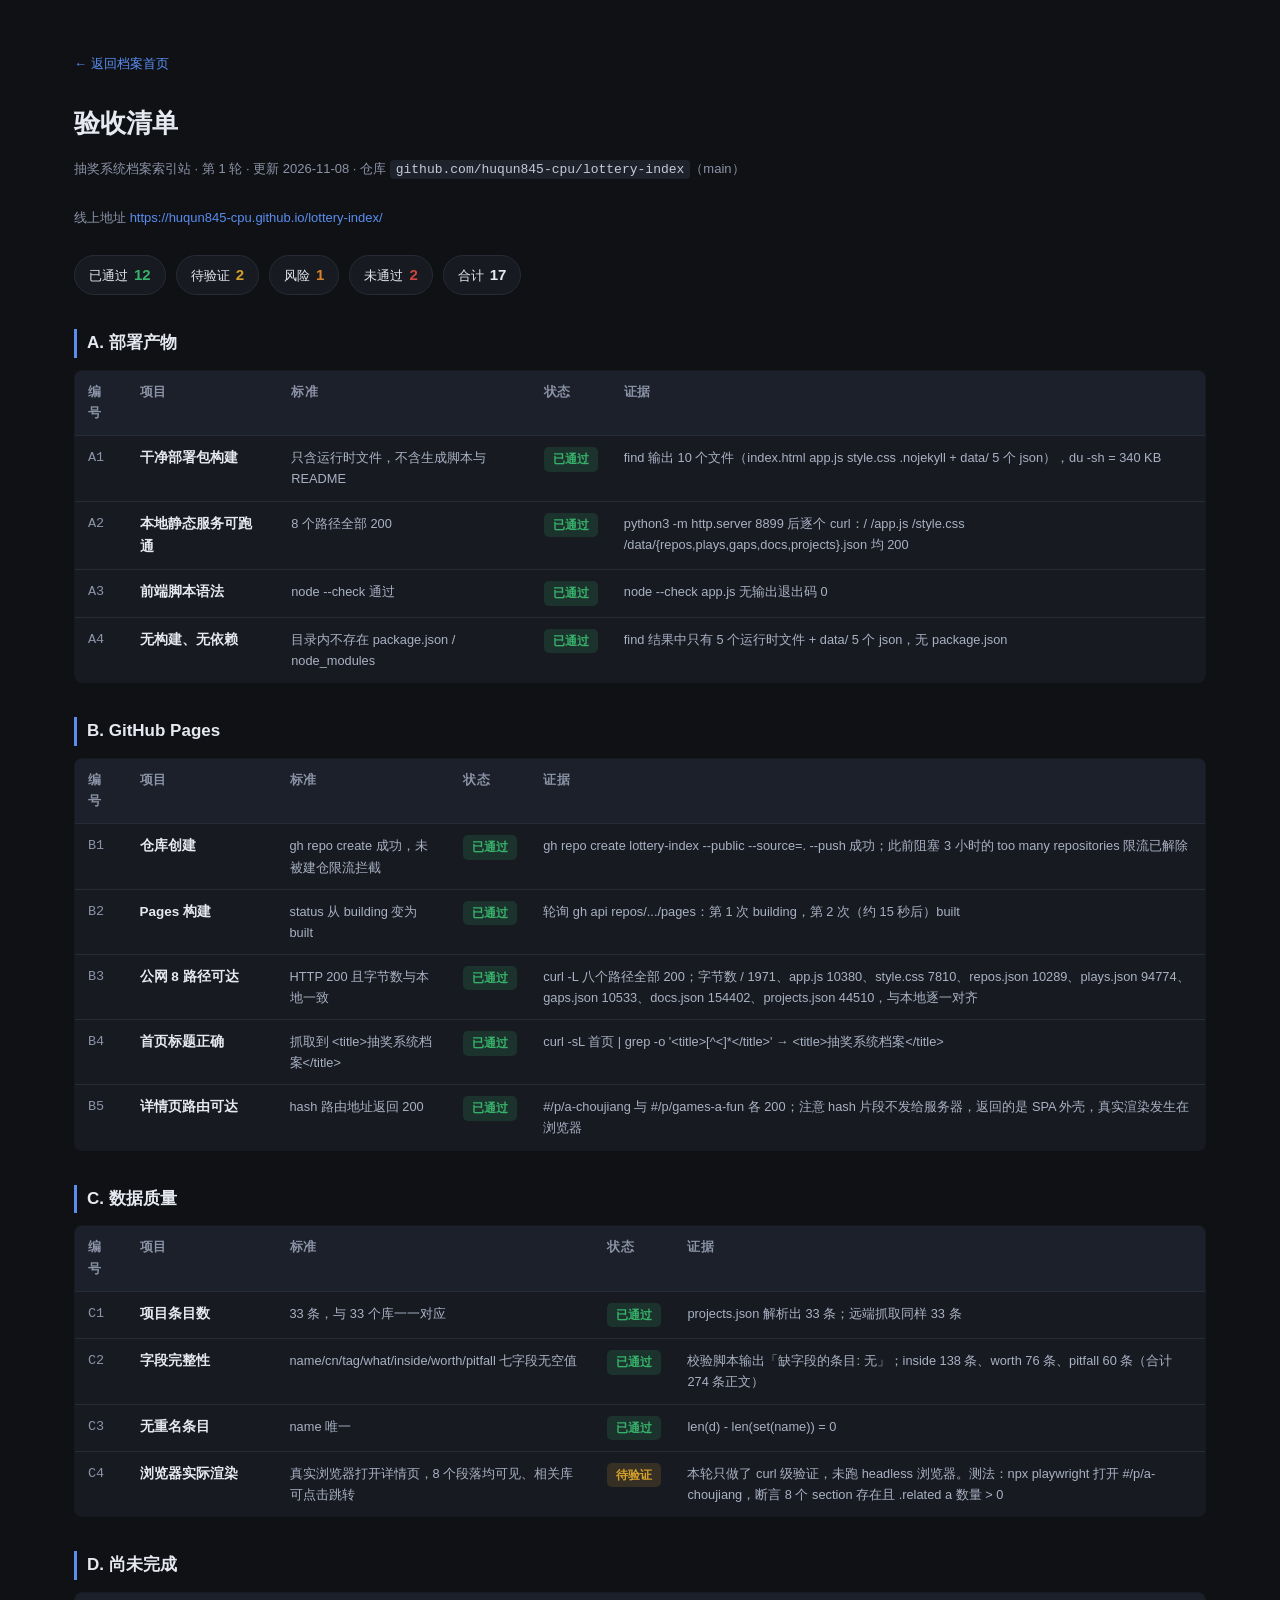
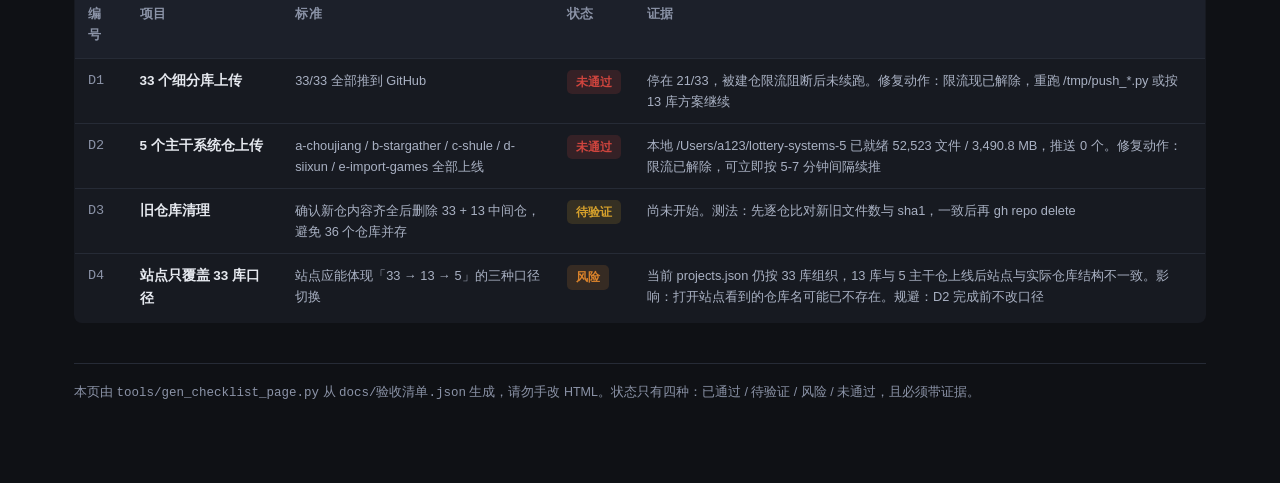
==== checklist/index.html @ d1b64b01 "新增验收清单页面与首页入口 按 AGENTS.md 的验收清单规则落地： - docs/验收清单.json 为单一数据源（17 条，四种状态，每条带证据） - tools/gen_checklist_" ====
<!DOCTYPE html>
<html lang="zh-CN">
<head>
<meta charset="utf-8">
<meta name="viewport" content="width=device-width,initial-scale=1">
<title>验收清单 · 抽奖系统档案索引站</title>
<style>
:root{--bg:#0f1115;--card:#171a21;--line:#262b36;--fg:#e6e9ef;--dim:#8b93a7;
--ok:#38b26b;--todo:#d5a02c;--risk:#d9822b;--fail:#d0453e;--acc:#5b8def}
*{box-sizing:border-box}
body{margin:0;background:var(--bg);color:var(--fg);
font:15px/1.7 -apple-system,"PingFang SC","Microsoft YaHei",sans-serif}
.wrap{max-width:1180px;margin:0 auto;padding:40px 24px 80px}
a{color:var(--acc);text-decoration:none}
a:hover{text-decoration:underline}
h1{font-size:26px;margin:0 0 6px}
.sub{color:var(--dim);font-size:13px;margin-bottom:26px}
.sub code{background:#1e222b;padding:2px 6px;border-radius:4px;color:#c3cadb}
.bar{display:flex;gap:10px;flex-wrap:wrap;margin:0 0 28px}
.pill{padding:6px 14px;border-radius:999px;font-size:13px;border:1px solid var(--line);background:var(--card)}
.pill b{font-size:15px;margin-left:6px}
.pill.ok b{color:var(--ok)}.pill.todo b{color:var(--todo)}
.pill.risk b{color:var(--risk)}.pill.fail b{color:var(--fail)}
h2{font-size:17px;margin:34px 0 12px;padding-left:10px;border-left:3px solid var(--acc)}
table{width:100%;border-collapse:collapse;background:var(--card);
border:1px solid var(--line);border-radius:8px;overflow:hidden;margin-bottom:8px}
th,td{padding:11px 13px;text-align:left;vertical-align:top;border-bottom:1px solid var(--line);
font-size:13.5px}
th{background:#1c202a;color:var(--dim);font-weight:600;font-size:12.5px;
letter-spacing:.04em}
tr:last-child td{border-bottom:none}
td.id{color:var(--dim);font-family:ui-monospace,Menlo,monospace;white-space:nowrap;width:52px}
td.item{font-weight:600;min-width:150px}
td.ev{color:#a9b1c3;font-size:12.8px;line-height:1.65}
.tag{display:inline-block;padding:2px 9px;border-radius:5px;font-size:12px;
font-weight:600;white-space:nowrap}
.tag.ok{background:rgba(56,178,107,.16);color:var(--ok)}
.tag.todo{background:rgba(213,160,44,.16);color:var(--todo)}
.tag.risk{background:rgba(217,130,43,.16);color:var(--risk)}
.tag.fail{background:rgba(208,69,62,.16);color:var(--fail)}
.foot{margin-top:40px;padding-top:18px;border-top:1px solid var(--line);
color:var(--dim);font-size:12.5px}
@media(max-width:720px){td.item{min-width:0}th:nth-child(2),td:nth-child(2){display:none}}
</style>
</head>
<body><div class=wrap>
<p class=sub><a href="../">← 返回档案首页</a></p>
<h1>验收清单</h1>
<p class=sub>抽奖系统档案索引站 · 第 1 轮 · 更新 2026-11-08 · 仓库 <code>github.com/huqun845-cpu/lottery-index</code>（main）</p>
<p class=sub>线上地址 <a href="https://huqun845-cpu.github.io/lottery-index/">https://huqun845-cpu.github.io/lottery-index/</a></p>
<div class=bar>
<div class="pill ok">已通过<b>12</b></div>
<div class="pill todo">待验证<b>2</b></div>
<div class="pill risk">风险<b>1</b></div>
<div class="pill fail">未通过<b>2</b></div>
<div class=pill>合计<b>17</b></div>
</div>
<h2>A. 部署产物</h2>
<table>
<tr><th>编号</th><th>项目</th><th>标准</th><th>状态</th><th>证据</th></tr>
<tr>
<td class=id>A1</td>
<td class=item>干净部署包构建</td>
<td class=ev>只含运行时文件，不含生成脚本与 README</td>
<td><span class="tag ok">已通过</span></td>
<td class=ev>find 输出 10 个文件（index.html app.js style.css .nojekyll + data/ 5 个 json），du -sh = 340 KB</td>
</tr>
<tr>
<td class=id>A2</td>
<td class=item>本地静态服务可跑通</td>
<td class=ev>8 个路径全部 200</td>
<td><span class="tag ok">已通过</span></td>
<td class=ev>python3 -m http.server 8899 后逐个 curl：/ /app.js /style.css /data/{repos,plays,gaps,docs,projects}.json 均 200</td>
</tr>
<tr>
<td class=id>A3</td>
<td class=item>前端脚本语法</td>
<td class=ev>node --check 通过</td>
<td><span class="tag ok">已通过</span></td>
<td class=ev>node --check app.js 无输出退出码 0</td>
</tr>
<tr>
<td class=id>A4</td>
<td class=item>无构建、无依赖</td>
<td class=ev>目录内不存在 package.json / node_modules</td>
<td><span class="tag ok">已通过</span></td>
<td class=ev>find 结果中只有 5 个运行时文件 + data/ 5 个 json，无 package.json</td>
</tr>
</table>
<h2>B. GitHub Pages</h2>
<table>
<tr><th>编号</th><th>项目</th><th>标准</th><th>状态</th><th>证据</th></tr>
<tr>
<td class=id>B1</td>
<td class=item>仓库创建</td>
<td class=ev>gh repo create 成功，未被建仓限流拦截</td>
<td><span class="tag ok">已通过</span></td>
<td class=ev>gh repo create lottery-index --public --source=. --push 成功；此前阻塞 3 小时的 too many repositories 限流已解除</td>
</tr>
<tr>
<td class=id>B2</td>
<td class=item>Pages 构建</td>
<td class=ev>status 从 building 变为 built</td>
<td><span class="tag ok">已通过</span></td>
<td class=ev>轮询 gh api repos/.../pages：第 1 次 building，第 2 次（约 15 秒后）built</td>
</tr>
<tr>
<td class=id>B3</td>
<td class=item>公网 8 路径可达</td>
<td class=ev>HTTP 200 且字节数与本地一致</td>
<td><span class="tag ok">已通过</span></td>
<td class=ev>curl -L 八个路径全部 200；字节数 / 1971、app.js 10380、style.css 7810、repos.json 10289、plays.json 94774、gaps.json 10533、docs.json 154402、projects.json 44510，与本地逐一对齐</td>
</tr>
<tr>
<td class=id>B4</td>
<td class=item>首页标题正确</td>
<td class=ev>抓取到 &lt;title&gt;抽奖系统档案&lt;/title&gt;</td>
<td><span class="tag ok">已通过</span></td>
<td class=ev>curl -sL 首页 | grep -o '&lt;title&gt;[^&lt;]*&lt;/title&gt;' → &lt;title&gt;抽奖系统档案&lt;/title&gt;</td>
</tr>
<tr>
<td class=id>B5</td>
<td class=item>详情页路由可达</td>
<td class=ev>hash 路由地址返回 200</td>
<td><span class="tag ok">已通过</span></td>
<td class=ev>#/p/a-choujiang 与 #/p/games-a-fun 各 200；注意 hash 片段不发给服务器，返回的是 SPA 外壳，真实渲染发生在浏览器</td>
</tr>
</table>
<h2>C. 数据质量</h2>
<table>
<tr><th>编号</th><th>项目</th><th>标准</th><th>状态</th><th>证据</th></tr>
<tr>
<td class=id>C1</td>
<td class=item>项目条目数</td>
<td class=ev>33 条，与 33 个库一一对应</td>
<td><span class="tag ok">已通过</span></td>
<td class=ev>projects.json 解析出 33 条；远端抓取同样 33 条</td>
</tr>
<tr>
<td class=id>C2</td>
<td class=item>字段完整性</td>
<td class=ev>name/cn/tag/what/inside/worth/pitfall 七字段无空值</td>
<td><span class="tag ok">已通过</span></td>
<td class=ev>校验脚本输出「缺字段的条目: 无」；inside 138 条、worth 76 条、pitfall 60 条（合计 274 条正文）</td>
</tr>
<tr>
<td class=id>C3</td>
<td class=item>无重名条目</td>
<td class=ev>name 唯一</td>
<td><span class="tag ok">已通过</span></td>
<td class=ev>len(d) - len(set(name)) = 0</td>
</tr>
<tr>
<td class=id>C4</td>
<td class=item>浏览器实际渲染</td>
<td class=ev>真实浏览器打开详情页，8 个段落均可见、相关库可点击跳转</td>
<td><span class="tag todo">待验证</span></td>
<td class=ev>本轮只做了 curl 级验证，未跑 headless 浏览器。测法：npx playwright 打开 #/p/a-choujiang，断言 8 个 section 存在且 .related a 数量 &gt; 0</td>
</tr>
</table>
<h2>D. 尚未完成</h2>
<table>
<tr><th>编号</th><th>项目</th><th>标准</th><th>状态</th><th>证据</th></tr>
<tr>
<td class=id>D1</td>
<td class=item>33 个细分库上传</td>
<td class=ev>33/33 全部推到 GitHub</td>
<td><span class="tag fail">未通过</span></td>
<td class=ev>停在 21/33，被建仓限流阻断后未续跑。修复动作：限流现已解除，重跑 /tmp/push_*.py 或按 13 库方案继续</td>
</tr>
<tr>
<td class=id>D2</td>
<td class=item>5 个主干系统仓上传</td>
<td class=ev>a-choujiang / b-stargather / c-shule / d-siixun / e-import-games 全部上线</td>
<td><span class="tag fail">未通过</span></td>
<td class=ev>本地 /Users/a123/lottery-systems-5 已就绪 52,523 文件 / 3,490.8 MB，推送 0 个。修复动作：限流已解除，可立即按 5-7 分钟间隔续推</td>
</tr>
<tr>
<td class=id>D3</td>
<td class=item>旧仓库清理</td>
<td class=ev>确认新仓内容齐全后删除 33 + 13 中间仓，避免 36 个仓库并存</td>
<td><span class="tag todo">待验证</span></td>
<td class=ev>尚未开始。测法：先逐仓比对新旧文件数与 sha1，一致后再 gh repo delete</td>
</tr>
<tr>
<td class=id>D4</td>
<td class=item>站点只覆盖 33 库口径</td>
<td class=ev>站点应能体现「33 → 13 → 5」的三种口径切换</td>
<td><span class="tag risk">风险</span></td>
<td class=ev>当前 projects.json 仍按 33 库组织，13 库与 5 主干仓上线后站点与实际仓库结构不一致。影响：打开站点看到的仓库名可能已不存在。规避：D2 完成前不改口径</td>
</tr>
</table>
<div class=foot>本页由 <code>tools/gen_checklist_page.py</code> 从 <code>docs/验收清单.json</code> 生成，请勿手改 HTML。状态只有四种：已通过 / 待验证 / 风险 / 未通过，且必须带证据。</div>
</div></body></html>
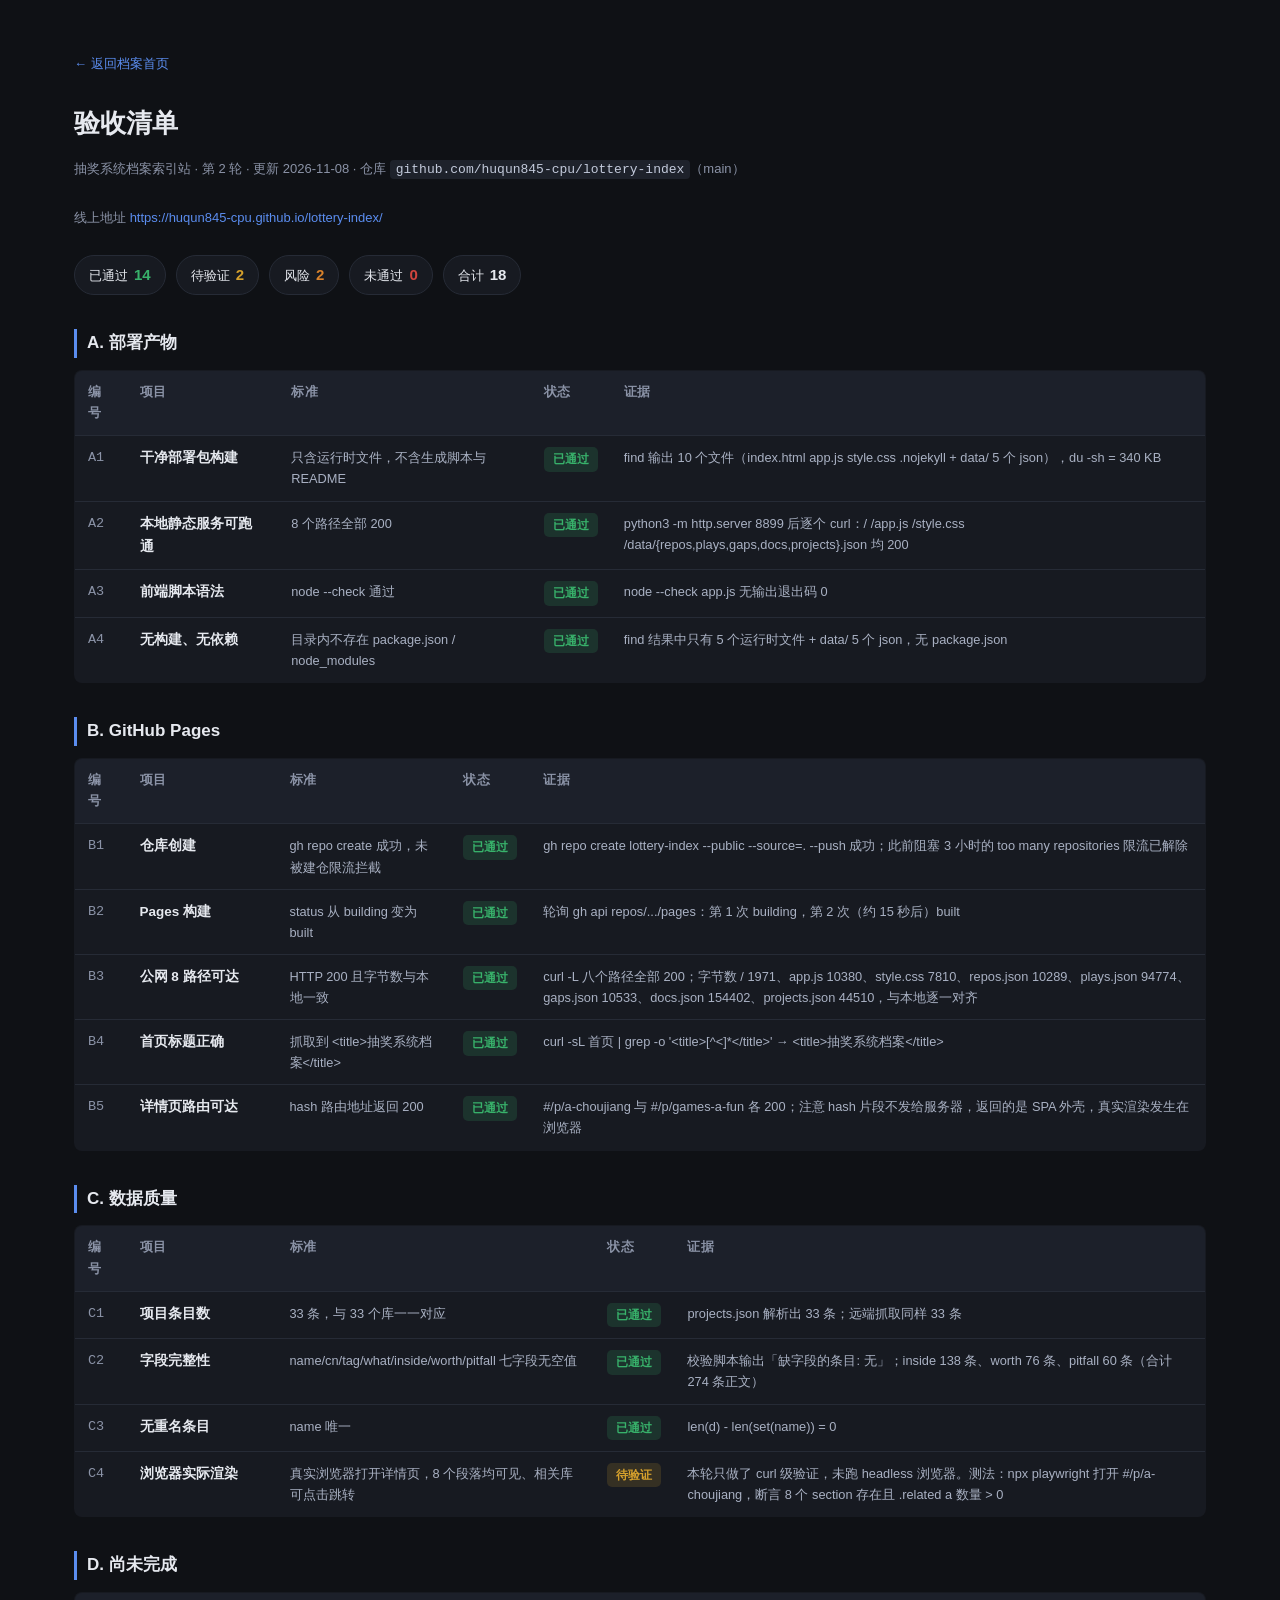
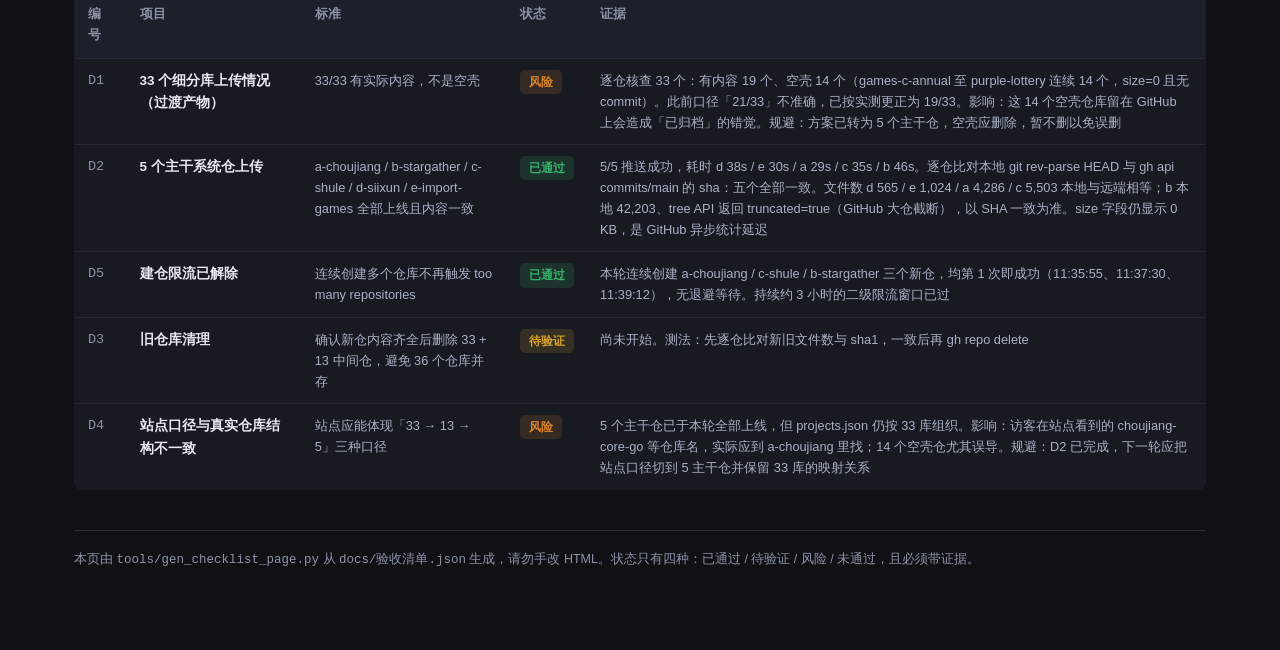
==== commit 87dd1d9a: "验收清单第 2 轮：5 主干仓推送完成，更正 33 库真实进度 - D2 5 主干仓：未通过 → 已通过，五个仓本地与远端 SHA 完全一致 - D1 33 库：口径 21/33 实测更正为 19/3" ====
--- a/checklist/index.html
+++ b/checklist/index.html
@@ -46,14 +46,14 @@
 <body><div class=wrap>
 <p class=sub><a href="../">← 返回档案首页</a></p>
 <h1>验收清单</h1>
-<p class=sub>抽奖系统档案索引站 · 第 1 轮 · 更新 2026-11-08 · 仓库 <code>github.com/huqun845-cpu/lottery-index</code>（main）</p>
+<p class=sub>抽奖系统档案索引站 · 第 2 轮 · 更新 2026-11-08 · 仓库 <code>github.com/huqun845-cpu/lottery-index</code>（main）</p>
 <p class=sub>线上地址 <a href="https://huqun845-cpu.github.io/lottery-index/">https://huqun845-cpu.github.io/lottery-index/</a></p>
 <div class=bar>
-<div class="pill ok">已通过<b>12</b></div>
+<div class="pill ok">已通过<b>14</b></div>
 <div class="pill todo">待验证<b>2</b></div>
-<div class="pill risk">风险<b>1</b></div>
-<div class="pill fail">未通过<b>2</b></div>
-<div class=pill>合计<b>17</b></div>
+<div class="pill risk">风险<b>2</b></div>
+<div class="pill fail">未通过<b>0</b></div>
+<div class=pill>合计<b>18</b></div>
 </div>
 <h2>A. 部署产物</h2>
 <table>
@@ -163,17 +163,24 @@
 <tr><th>编号</th><th>项目</th><th>标准</th><th>状态</th><th>证据</th></tr>
 <tr>
 <td class=id>D1</td>
-<td class=item>33 个细分库上传</td>
-<td class=ev>33/33 全部推到 GitHub</td>
-<td><span class="tag fail">未通过</span></td>
-<td class=ev>停在 21/33，被建仓限流阻断后未续跑。修复动作：限流现已解除，重跑 /tmp/push_*.py 或按 13 库方案继续</td>
+<td class=item>33 个细分库上传情况（过渡产物）</td>
+<td class=ev>33/33 有实际内容，不是空壳</td>
+<td><span class="tag risk">风险</span></td>
+<td class=ev>逐仓核查 33 个：有内容 19 个、空壳 14 个（games-c-annual 至 purple-lottery 连续 14 个，size=0 且无 commit）。此前口径「21/33」不准确，已按实测更正为 19/33。影响：这 14 个空壳仓库留在 GitHub 上会造成「已归档」的错觉。规避：方案已转为 5 个主干仓，空壳应删除，暂不删以免误删</td>
 </tr>
 <tr>
 <td class=id>D2</td>
 <td class=item>5 个主干系统仓上传</td>
-<td class=ev>a-choujiang / b-stargather / c-shule / d-siixun / e-import-games 全部上线</td>
-<td><span class="tag fail">未通过</span></td>
-<td class=ev>本地 /Users/a123/lottery-systems-5 已就绪 52,523 文件 / 3,490.8 MB，推送 0 个。修复动作：限流已解除，可立即按 5-7 分钟间隔续推</td>
+<td class=ev>a-choujiang / b-stargather / c-shule / d-siixun / e-import-games 全部上线且内容一致</td>
+<td><span class="tag ok">已通过</span></td>
+<td class=ev>5/5 推送成功，耗时 d 38s / e 30s / a 29s / c 35s / b 46s。逐仓比对本地 git rev-parse HEAD 与 gh api commits/main 的 sha：五个全部一致。文件数 d 565 / e 1,024 / a 4,286 / c 5,503 本地与远端相等；b 本地 42,203、tree API 返回 truncated=true（GitHub 大仓截断），以 SHA 一致为准。size 字段仍显示 0 KB，是 GitHub 异步统计延迟</td>
+</tr>
+<tr>
+<td class=id>D5</td>
+<td class=item>建仓限流已解除</td>
+<td class=ev>连续创建多个仓库不再触发 too many repositories</td>
+<td><span class="tag ok">已通过</span></td>
+<td class=ev>本轮连续创建 a-choujiang / c-shule / b-stargather 三个新仓，均第 1 次即成功（11:35:55、11:37:30、11:39:12），无退避等待。持续约 3 小时的二级限流窗口已过</td>
 </tr>
 <tr>
 <td class=id>D3</td>
@@ -184,10 +191,10 @@
 </tr>
 <tr>
 <td class=id>D4</td>
-<td class=item>站点只覆盖 33 库口径</td>
-<td class=ev>站点应能体现「33 → 13 → 5」的三种口径切换</td>
+<td class=item>站点口径与真实仓库结构不一致</td>
+<td class=ev>站点应能体现「33 → 13 → 5」三种口径</td>
 <td><span class="tag risk">风险</span></td>
-<td class=ev>当前 projects.json 仍按 33 库组织，13 库与 5 主干仓上线后站点与实际仓库结构不一致。影响：打开站点看到的仓库名可能已不存在。规避：D2 完成前不改口径</td>
+<td class=ev>5 个主干仓已于本轮全部上线，但 projects.json 仍按 33 库组织。影响：访客在站点看到的 choujiang-core-go 等仓库名，实际应到 a-choujiang 里找；14 个空壳仓尤其误导。规避：D2 已完成，下一轮应把站点口径切到 5 主干仓并保留 33 库的映射关系</td>
 </tr>
 </table>
 <div class=foot>本页由 <code>tools/gen_checklist_page.py</code> 从 <code>docs/验收清单.json</code> 生成，请勿手改 HTML。状态只有四种：已通过 / 待验证 / 风险 / 未通过，且必须带证据。</div>
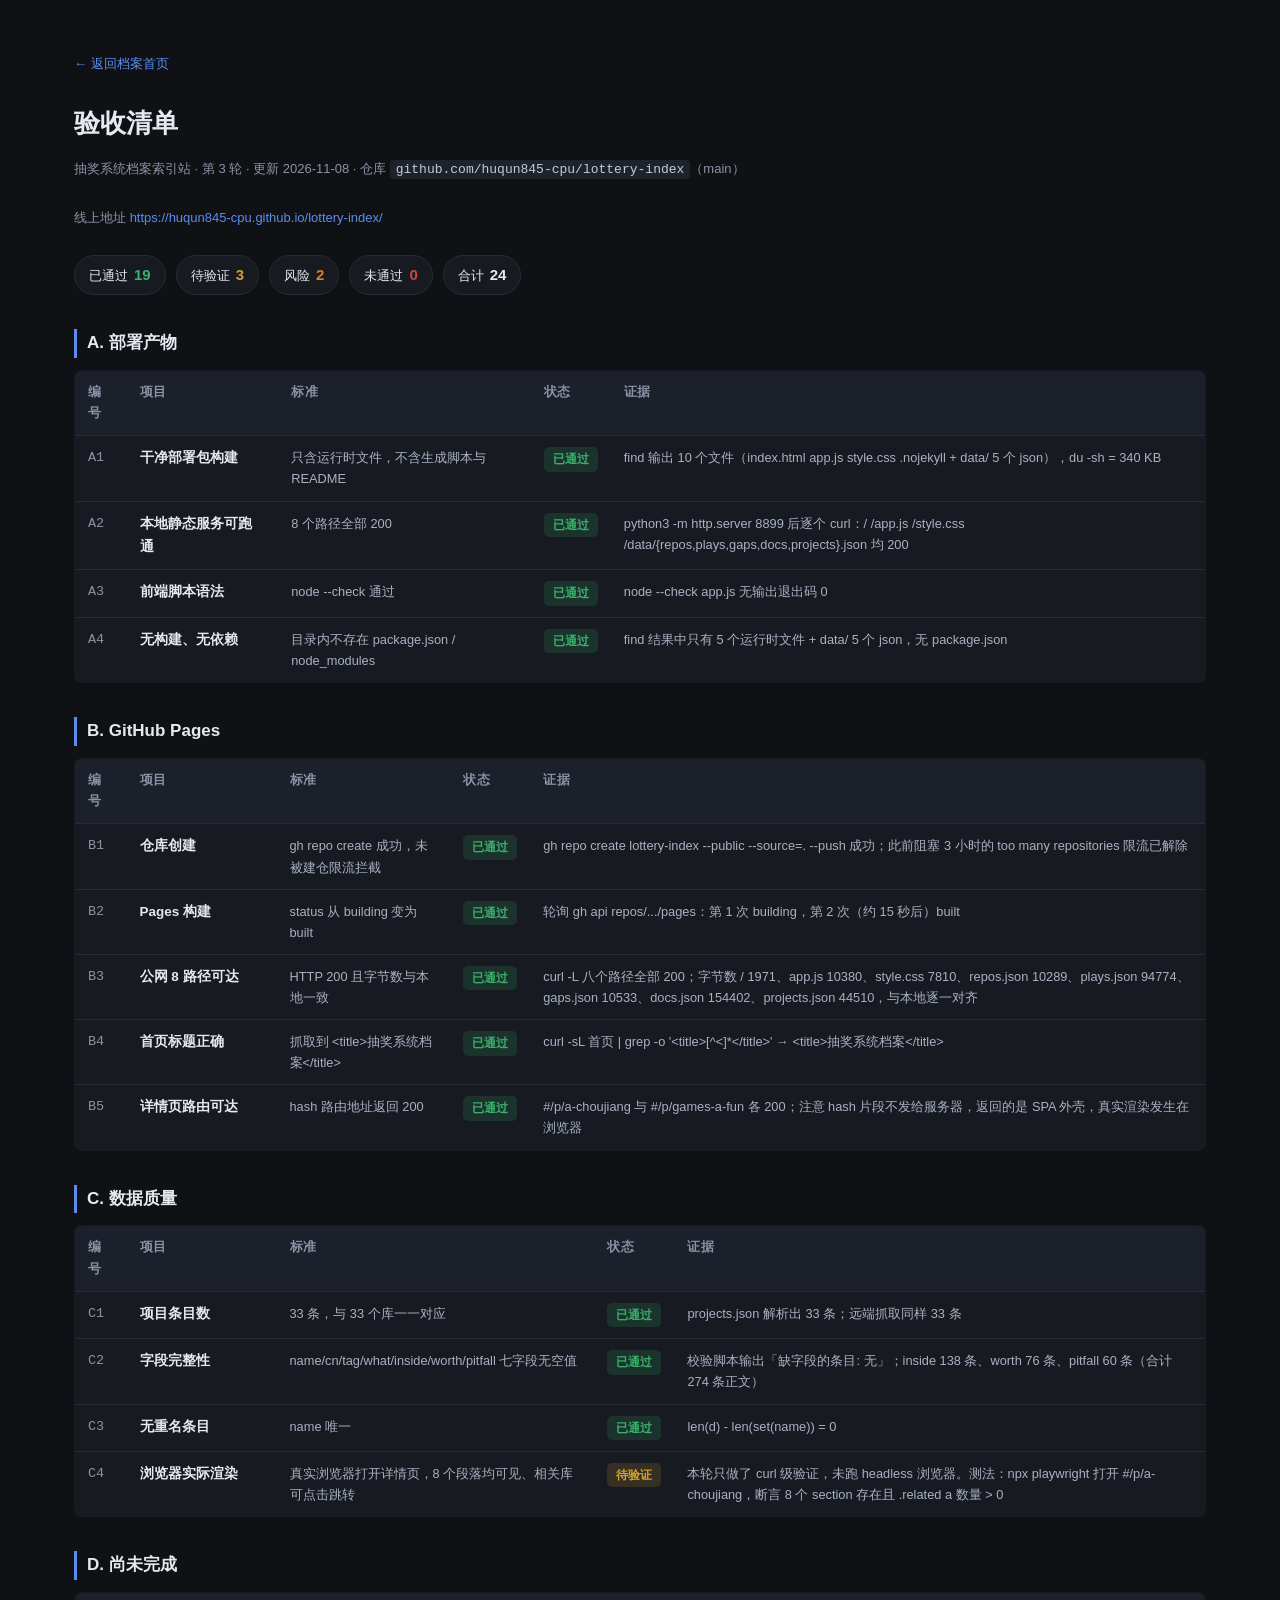
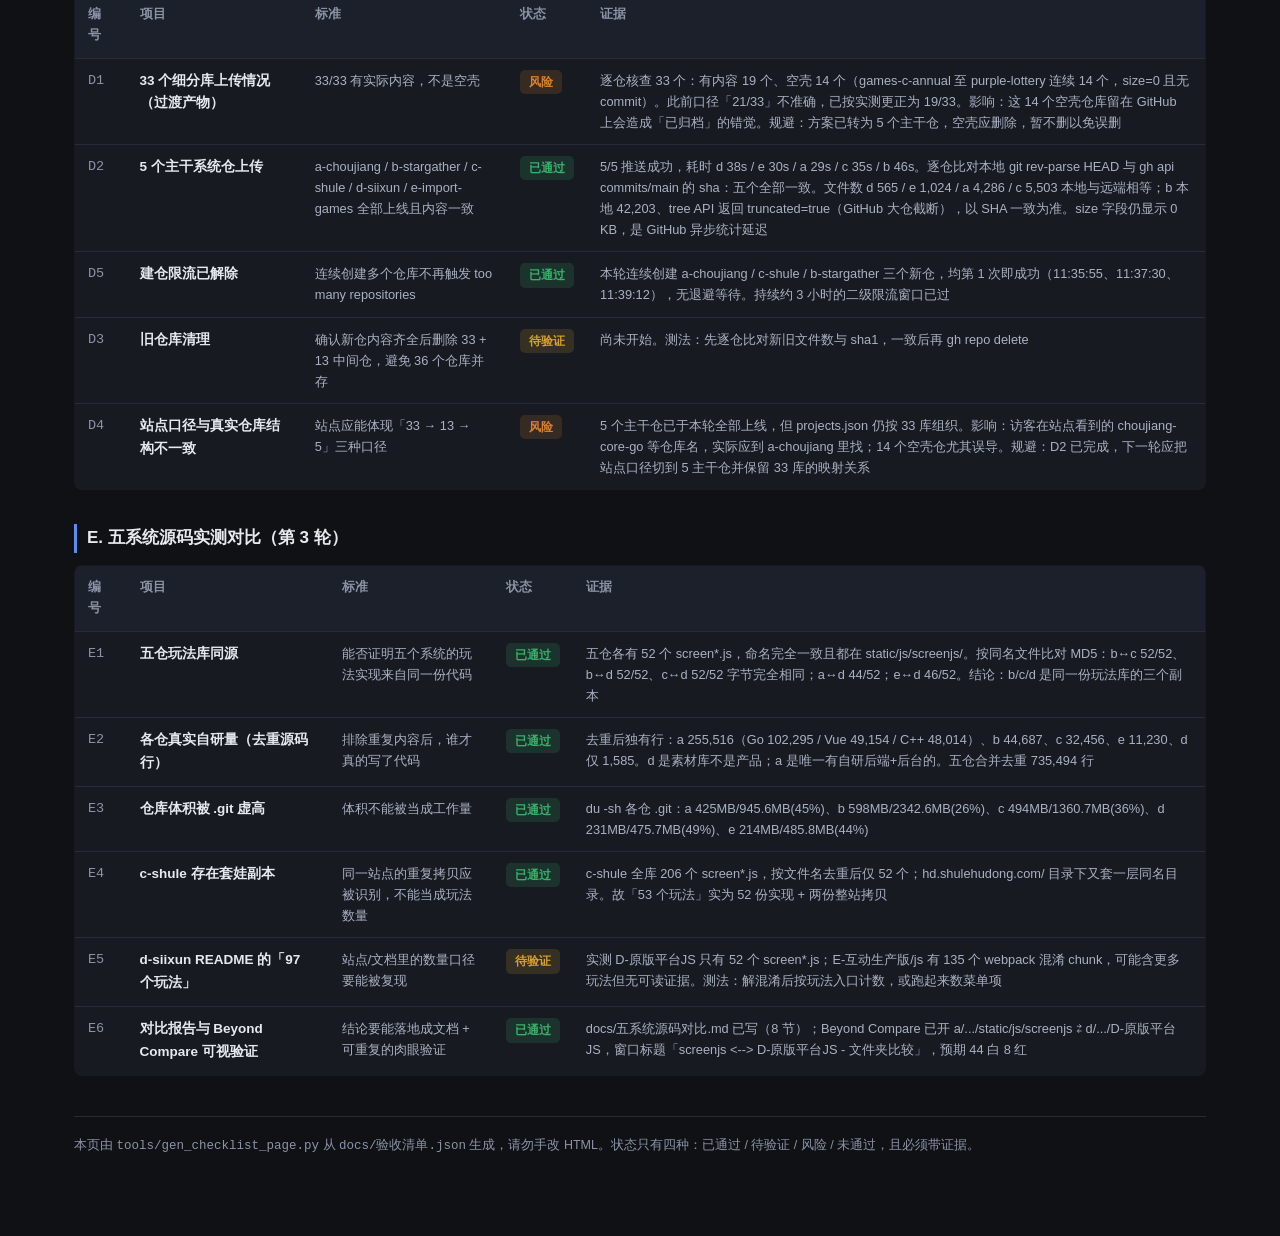
==== commit 1ee0d81d: "验收清单第 3 轮：新增五系统源码实测对比 新增 E 组 6 条：玩法库同源（b/c/d 52/52 字节相同）、各仓独有代码量、 仓库体积被 .git 虚高、c-shule 套娃副本、d 的 97 " ====
--- a/checklist/index.html
+++ b/checklist/index.html
@@ -46,14 +46,14 @@
 <body><div class=wrap>
 <p class=sub><a href="../">← 返回档案首页</a></p>
 <h1>验收清单</h1>
-<p class=sub>抽奖系统档案索引站 · 第 2 轮 · 更新 2026-11-08 · 仓库 <code>github.com/huqun845-cpu/lottery-index</code>（main）</p>
+<p class=sub>抽奖系统档案索引站 · 第 3 轮 · 更新 2026-11-08 · 仓库 <code>github.com/huqun845-cpu/lottery-index</code>（main）</p>
 <p class=sub>线上地址 <a href="https://huqun845-cpu.github.io/lottery-index/">https://huqun845-cpu.github.io/lottery-index/</a></p>
 <div class=bar>
-<div class="pill ok">已通过<b>14</b></div>
-<div class="pill todo">待验证<b>2</b></div>
+<div class="pill ok">已通过<b>19</b></div>
+<div class="pill todo">待验证<b>3</b></div>
 <div class="pill risk">风险<b>2</b></div>
 <div class="pill fail">未通过<b>0</b></div>
-<div class=pill>合计<b>18</b></div>
+<div class=pill>合计<b>24</b></div>
 </div>
 <h2>A. 部署产物</h2>
 <table>
@@ -197,5 +197,51 @@
 <td class=ev>5 个主干仓已于本轮全部上线，但 projects.json 仍按 33 库组织。影响：访客在站点看到的 choujiang-core-go 等仓库名，实际应到 a-choujiang 里找；14 个空壳仓尤其误导。规避：D2 已完成，下一轮应把站点口径切到 5 主干仓并保留 33 库的映射关系</td>
 </tr>
 </table>
+<h2>E. 五系统源码实测对比（第 3 轮）</h2>
+<table>
+<tr><th>编号</th><th>项目</th><th>标准</th><th>状态</th><th>证据</th></tr>
+<tr>
+<td class=id>E1</td>
+<td class=item>五仓玩法库同源</td>
+<td class=ev>能否证明五个系统的玩法实现来自同一份代码</td>
+<td><span class="tag ok">已通过</span></td>
+<td class=ev>五仓各有 52 个 screen*.js，命名完全一致且都在 static/js/screenjs/。按同名文件比对 MD5：b↔c 52/52、b↔d 52/52、c↔d 52/52 字节完全相同；a↔d 44/52；e↔d 46/52。结论：b/c/d 是同一份玩法库的三个副本</td>
+</tr>
+<tr>
+<td class=id>E2</td>
+<td class=item>各仓真实自研量（去重源码行）</td>
+<td class=ev>排除重复内容后，谁才真的写了代码</td>
+<td><span class="tag ok">已通过</span></td>
+<td class=ev>去重后独有行：a 255,516（Go 102,295 / Vue 49,154 / C++ 48,014）、b 44,687、c 32,456、e 11,230、d 仅 1,585。d 是素材库不是产品；a 是唯一有自研后端+后台的。五仓合并去重 735,494 行</td>
+</tr>
+<tr>
+<td class=id>E3</td>
+<td class=item>仓库体积被 .git 虚高</td>
+<td class=ev>体积不能被当成工作量</td>
+<td><span class="tag ok">已通过</span></td>
+<td class=ev>du -sh 各仓 .git：a 425MB/945.6MB(45%)、b 598MB/2342.6MB(26%)、c 494MB/1360.7MB(36%)、d 231MB/475.7MB(49%)、e 214MB/485.8MB(44%)</td>
+</tr>
+<tr>
+<td class=id>E4</td>
+<td class=item>c-shule 存在套娃副本</td>
+<td class=ev>同一站点的重复拷贝应被识别，不能当成玩法数量</td>
+<td><span class="tag ok">已通过</span></td>
+<td class=ev>c-shule 全库 206 个 screen*.js，按文件名去重后仅 52 个；hd.shulehudong.com/ 目录下又套一层同名目录。故「53 个玩法」实为 52 份实现 + 两份整站拷贝</td>
+</tr>
+<tr>
+<td class=id>E5</td>
+<td class=item>d-siixun README 的「97 个玩法」</td>
+<td class=ev>站点/文档里的数量口径要能被复现</td>
+<td><span class="tag todo">待验证</span></td>
+<td class=ev>实测 D-原版平台JS 只有 52 个 screen*.js；E-互动生产版/js 有 135 个 webpack 混淆 chunk，可能含更多玩法但无可读证据。测法：解混淆后按玩法入口计数，或跑起来数菜单项</td>
+</tr>
+<tr>
+<td class=id>E6</td>
+<td class=item>对比报告与 Beyond Compare 可视验证</td>
+<td class=ev>结论要能落地成文档 + 可重复的肉眼验证</td>
+<td><span class="tag ok">已通过</span></td>
+<td class=ev>docs/五系统源码对比.md 已写（8 节）；Beyond Compare 已开 a/.../static/js/screenjs ⇄ d/.../D-原版平台JS，窗口标题「screenjs &lt;--&gt; D-原版平台JS - 文件夹比较」，预期 44 白 8 红</td>
+</tr>
+</table>
 <div class=foot>本页由 <code>tools/gen_checklist_page.py</code> 从 <code>docs/验收清单.json</code> 生成，请勿手改 HTML。状态只有四种：已通过 / 待验证 / 风险 / 未通过，且必须带证据。</div>
 </div></body></html>
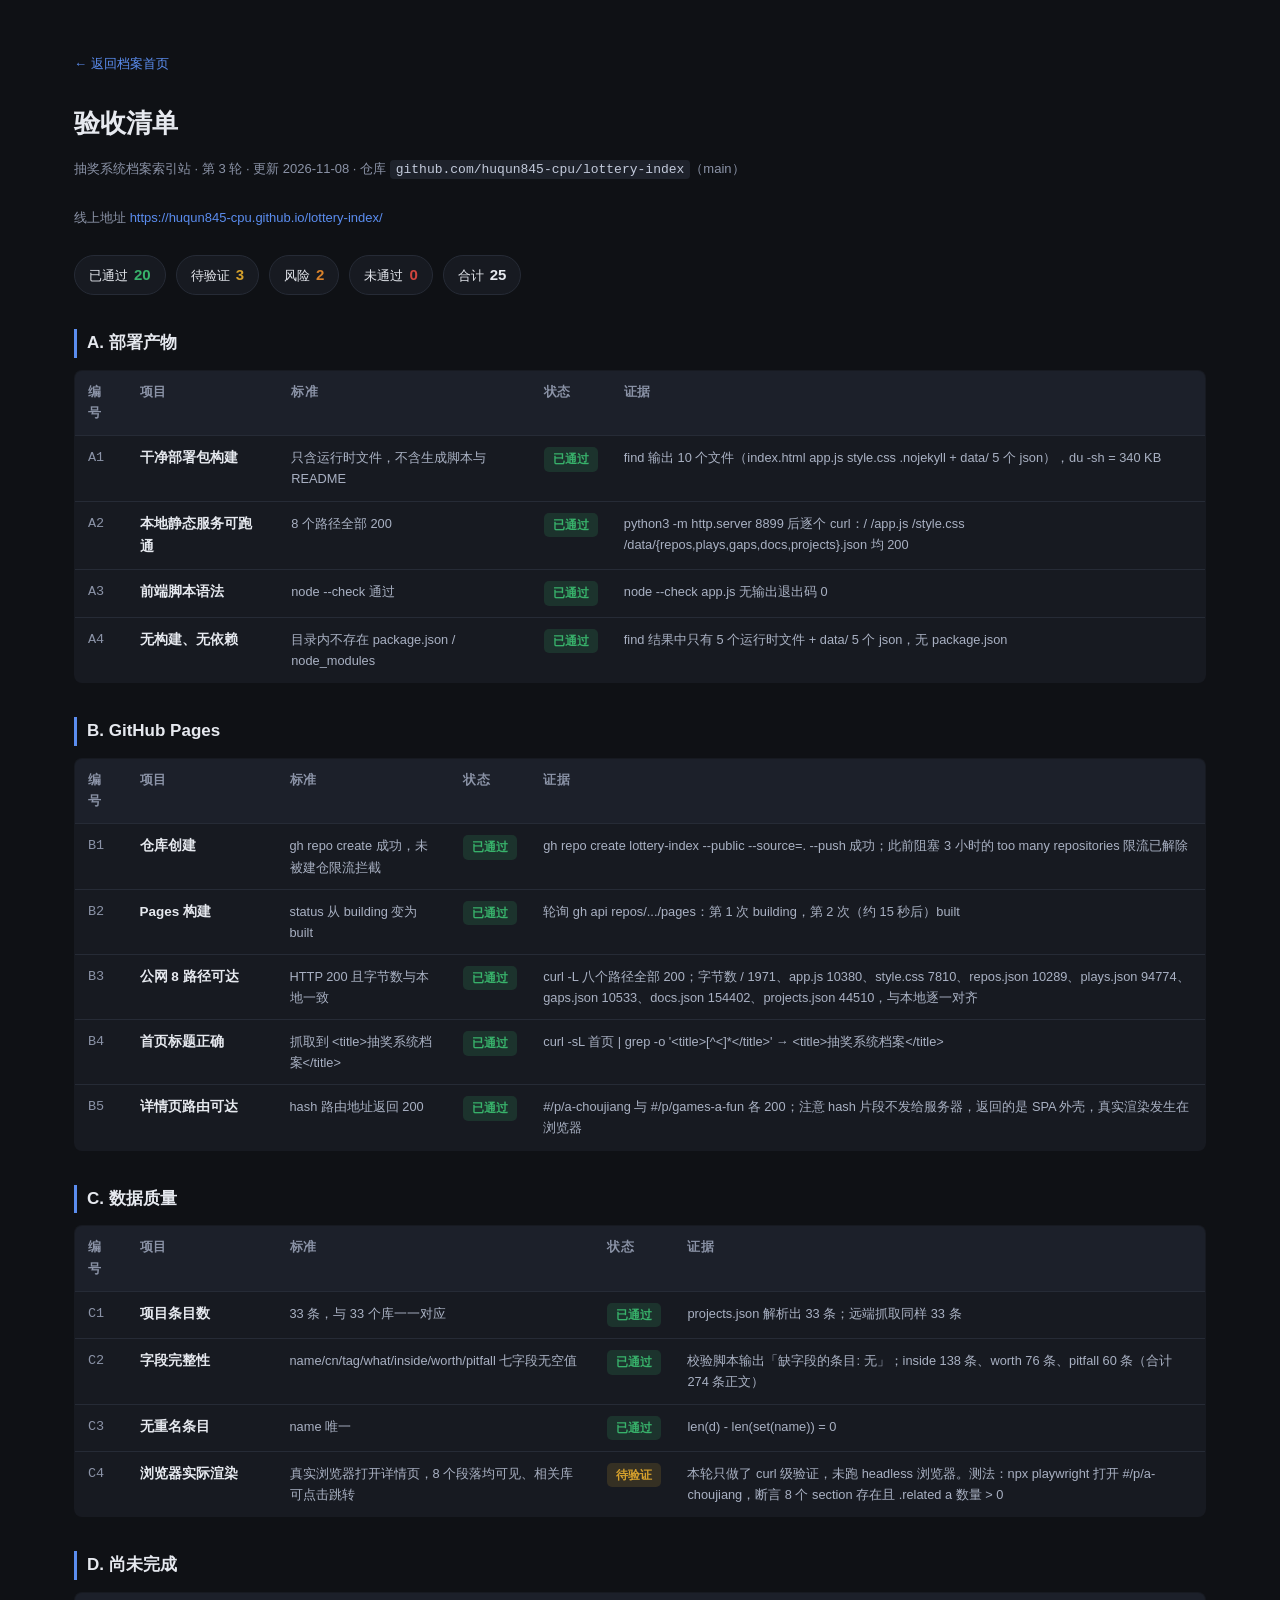
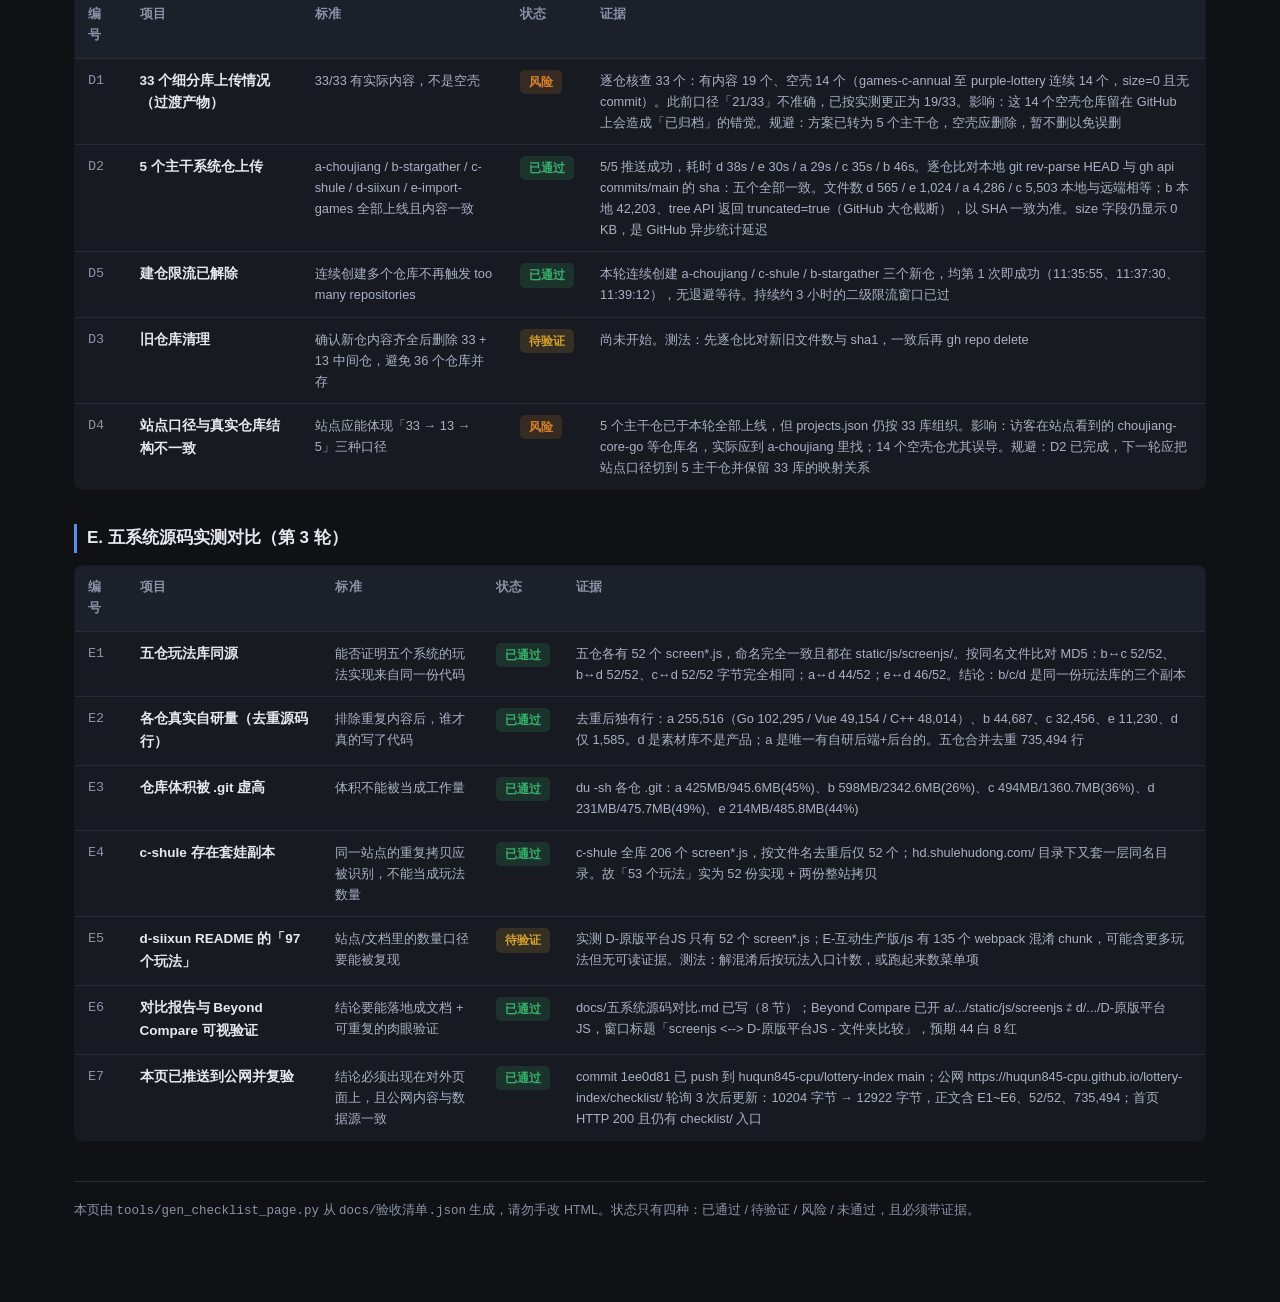
==== commit f29c9c25: "验收清单：补 E7 记录公网复验结果" ====
--- a/checklist/index.html
+++ b/checklist/index.html
@@ -49,11 +49,11 @@
 <p class=sub>抽奖系统档案索引站 · 第 3 轮 · 更新 2026-11-08 · 仓库 <code>github.com/huqun845-cpu/lottery-index</code>（main）</p>
 <p class=sub>线上地址 <a href="https://huqun845-cpu.github.io/lottery-index/">https://huqun845-cpu.github.io/lottery-index/</a></p>
 <div class=bar>
-<div class="pill ok">已通过<b>19</b></div>
+<div class="pill ok">已通过<b>20</b></div>
 <div class="pill todo">待验证<b>3</b></div>
 <div class="pill risk">风险<b>2</b></div>
 <div class="pill fail">未通过<b>0</b></div>
-<div class=pill>合计<b>24</b></div>
+<div class=pill>合计<b>25</b></div>
 </div>
 <h2>A. 部署产物</h2>
 <table>
@@ -242,6 +242,13 @@
 <td><span class="tag ok">已通过</span></td>
 <td class=ev>docs/五系统源码对比.md 已写（8 节）；Beyond Compare 已开 a/.../static/js/screenjs ⇄ d/.../D-原版平台JS，窗口标题「screenjs &lt;--&gt; D-原版平台JS - 文件夹比较」，预期 44 白 8 红</td>
 </tr>
+<tr>
+<td class=id>E7</td>
+<td class=item>本页已推送到公网并复验</td>
+<td class=ev>结论必须出现在对外页面上，且公网内容与数据源一致</td>
+<td><span class="tag ok">已通过</span></td>
+<td class=ev>commit 1ee0d81 已 push 到 huqun845-cpu/lottery-index main；公网 https://huqun845-cpu.github.io/lottery-index/checklist/ 轮询 3 次后更新：10204 字节 → 12922 字节，正文含 E1~E6、52/52、735,494；首页 HTTP 200 且仍有 checklist/ 入口</td>
+</tr>
 </table>
 <div class=foot>本页由 <code>tools/gen_checklist_page.py</code> 从 <code>docs/验收清单.json</code> 生成，请勿手改 HTML。状态只有四种：已通过 / 待验证 / 风险 / 未通过，且必须带证据。</div>
 </div></body></html>
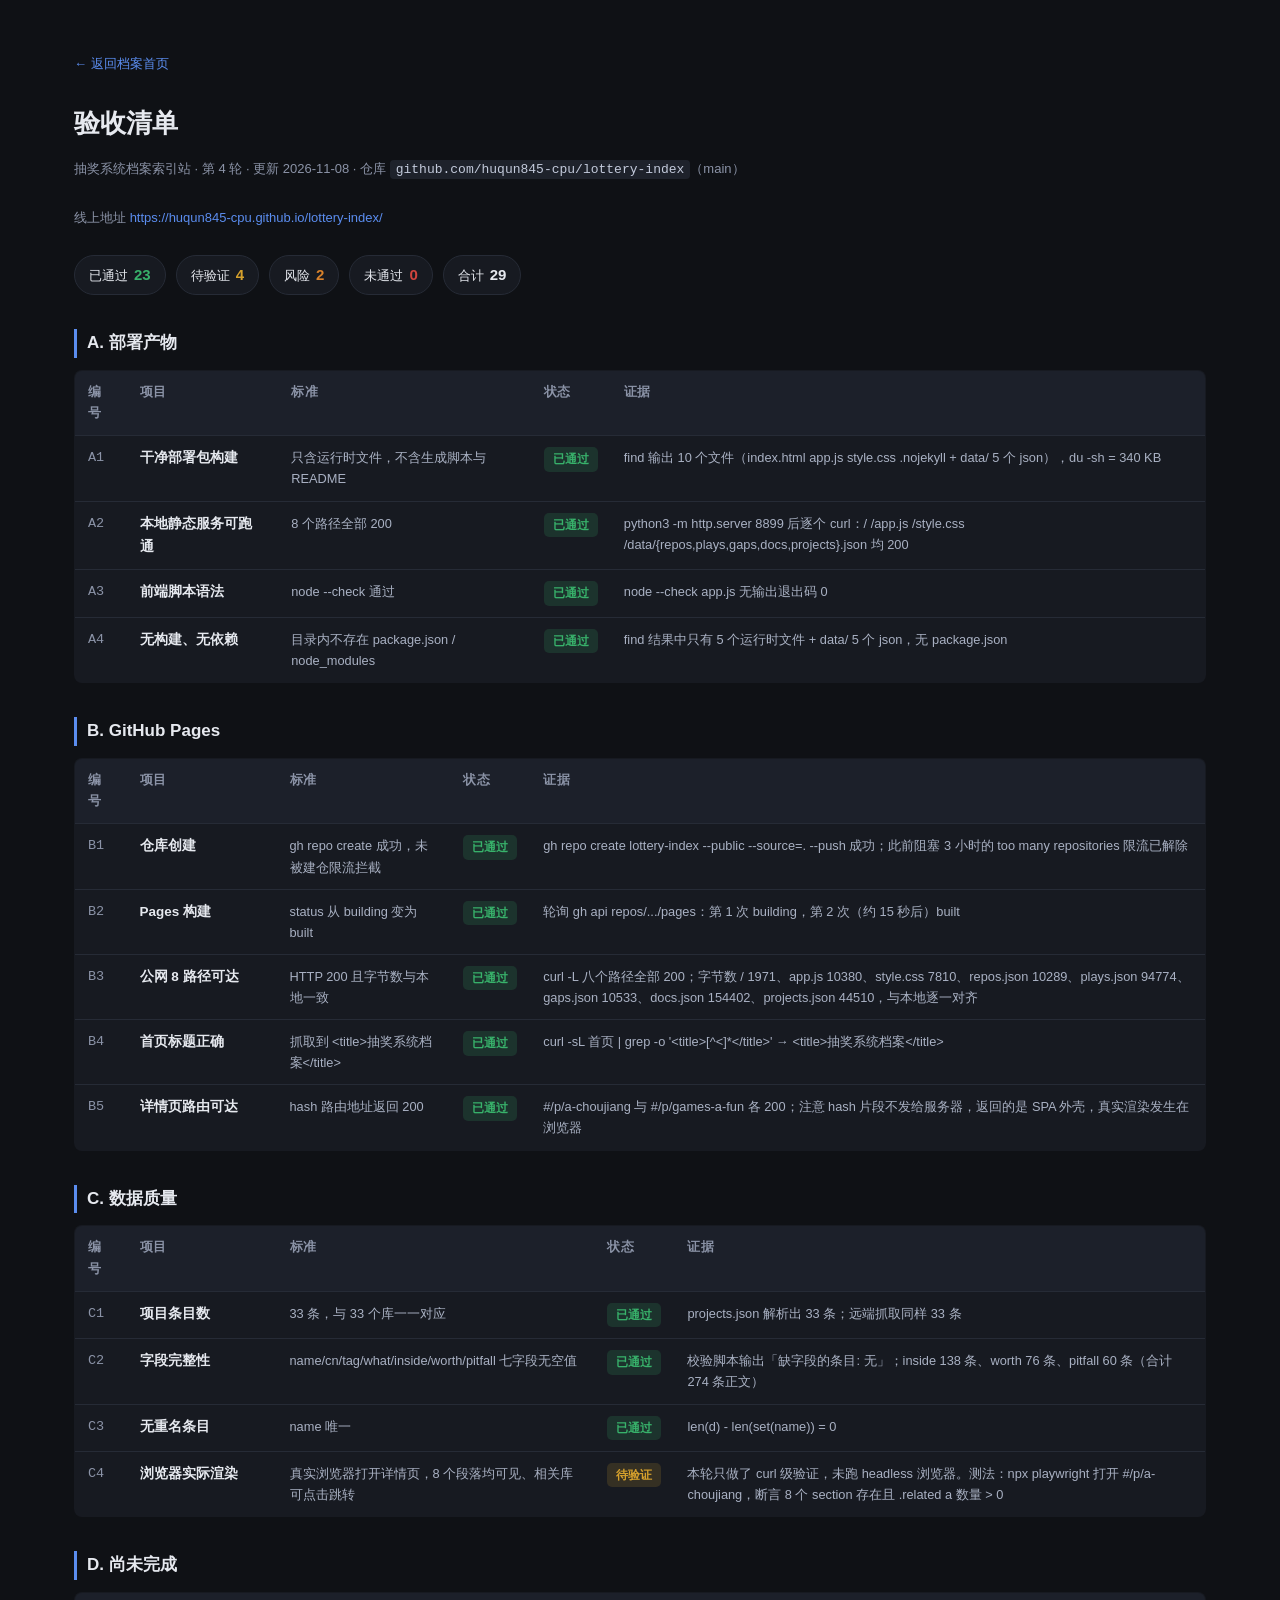
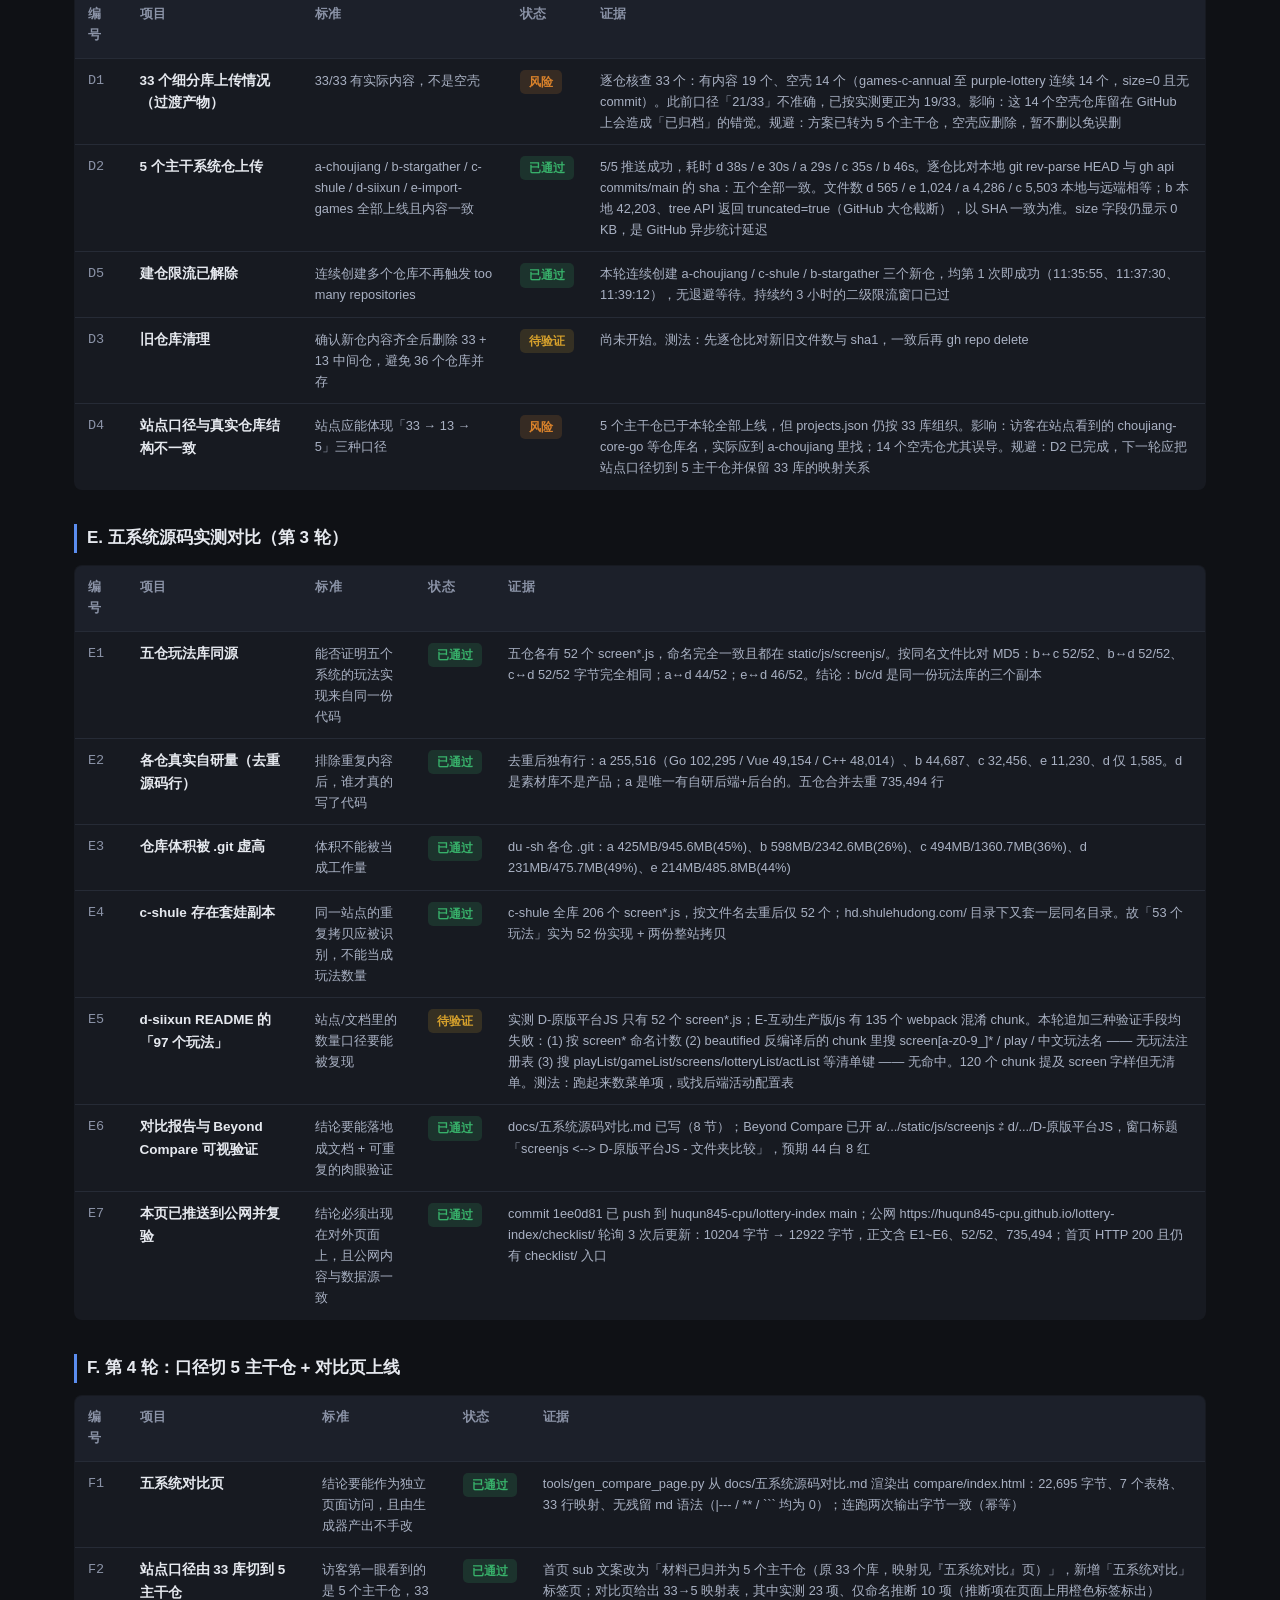
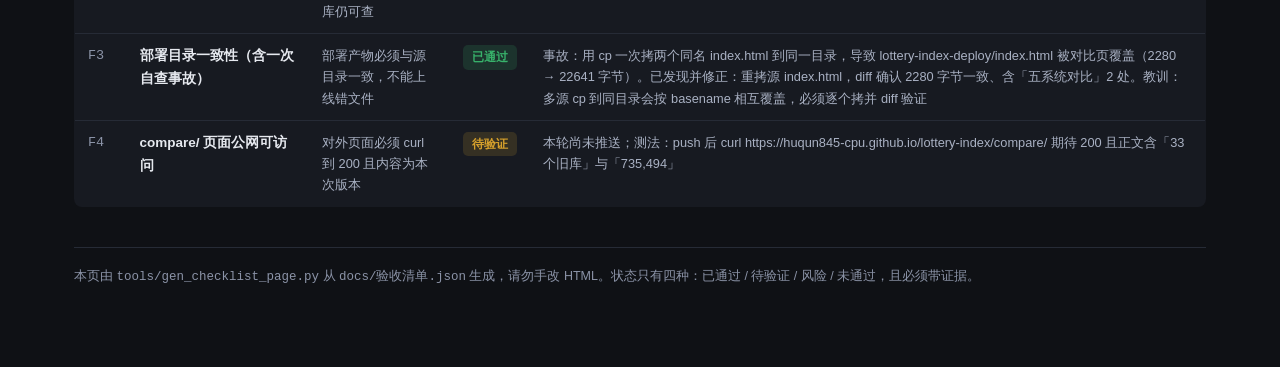
==== commit 75b0c03c: "站点口径切换到 5 个主干仓，新增五系统对比页 - 首页文案改为「已归并为 5 个主干仓」，新增「五系统对比」标签页 - 新增 compare/ 页面：5 主干仓实测总览 + 33 库→5 仓映射（实" ====
--- a/checklist/index.html
+++ b/checklist/index.html
@@ -46,14 +46,14 @@
 <body><div class=wrap>
 <p class=sub><a href="../">← 返回档案首页</a></p>
 <h1>验收清单</h1>
-<p class=sub>抽奖系统档案索引站 · 第 3 轮 · 更新 2026-11-08 · 仓库 <code>github.com/huqun845-cpu/lottery-index</code>（main）</p>
+<p class=sub>抽奖系统档案索引站 · 第 4 轮 · 更新 2026-11-08 · 仓库 <code>github.com/huqun845-cpu/lottery-index</code>（main）</p>
 <p class=sub>线上地址 <a href="https://huqun845-cpu.github.io/lottery-index/">https://huqun845-cpu.github.io/lottery-index/</a></p>
 <div class=bar>
-<div class="pill ok">已通过<b>20</b></div>
-<div class="pill todo">待验证<b>3</b></div>
+<div class="pill ok">已通过<b>23</b></div>
+<div class="pill todo">待验证<b>4</b></div>
 <div class="pill risk">风险<b>2</b></div>
 <div class="pill fail">未通过<b>0</b></div>
-<div class=pill>合计<b>25</b></div>
+<div class=pill>合计<b>29</b></div>
 </div>
 <h2>A. 部署产物</h2>
 <table>
@@ -233,7 +233,7 @@
 <td class=item>d-siixun README 的「97 个玩法」</td>
 <td class=ev>站点/文档里的数量口径要能被复现</td>
 <td><span class="tag todo">待验证</span></td>
-<td class=ev>实测 D-原版平台JS 只有 52 个 screen*.js；E-互动生产版/js 有 135 个 webpack 混淆 chunk，可能含更多玩法但无可读证据。测法：解混淆后按玩法入口计数，或跑起来数菜单项</td>
+<td class=ev>实测 D-原版平台JS 只有 52 个 screen*.js；E-互动生产版/js 有 135 个 webpack 混淆 chunk。本轮追加三种验证手段均失败：(1) 按 screen* 命名计数 (2) beautified 反编译后的 chunk 里搜 screen[a-z0-9_]* / play / 中文玩法名 —— 无玩法注册表 (3) 搜 playList/gameList/screens/lotteryList/actList 等清单键 —— 无命中。120 个 chunk 提及 screen 字样但无清单。测法：跑起来数菜单项，或找后端活动配置表</td>
 </tr>
 <tr>
 <td class=id>E6</td>
@@ -250,5 +250,37 @@
 <td class=ev>commit 1ee0d81 已 push 到 huqun845-cpu/lottery-index main；公网 https://huqun845-cpu.github.io/lottery-index/checklist/ 轮询 3 次后更新：10204 字节 → 12922 字节，正文含 E1~E6、52/52、735,494；首页 HTTP 200 且仍有 checklist/ 入口</td>
 </tr>
 </table>
+<h2>F. 第 4 轮：口径切 5 主干仓 + 对比页上线</h2>
+<table>
+<tr><th>编号</th><th>项目</th><th>标准</th><th>状态</th><th>证据</th></tr>
+<tr>
+<td class=id>F1</td>
+<td class=item>五系统对比页</td>
+<td class=ev>结论要能作为独立页面访问，且由生成器产出不手改</td>
+<td><span class="tag ok">已通过</span></td>
+<td class=ev>tools/gen_compare_page.py 从 docs/五系统源码对比.md 渲染出 compare/index.html：22,695 字节、7 个表格、33 行映射、无残留 md 语法（|--- / ** / ``` 均为 0）；连跑两次输出字节一致（幂等）</td>
+</tr>
+<tr>
+<td class=id>F2</td>
+<td class=item>站点口径由 33 库切到 5 主干仓</td>
+<td class=ev>访客第一眼看到的是 5 个主干仓，33 库仍可查</td>
+<td><span class="tag ok">已通过</span></td>
+<td class=ev>首页 sub 文案改为「材料已归并为 5 个主干仓（原 33 个库，映射见『五系统对比』页）」，新增「五系统对比」标签页；对比页给出 33→5 映射表，其中实测 23 项、仅命名推断 10 项（推断项在页面上用橙色标签标出）</td>
+</tr>
+<tr>
+<td class=id>F3</td>
+<td class=item>部署目录一致性（含一次自查事故）</td>
+<td class=ev>部署产物必须与源目录一致，不能上线错文件</td>
+<td><span class="tag ok">已通过</span></td>
+<td class=ev>事故：用 cp 一次拷两个同名 index.html 到同一目录，导致 lottery-index-deploy/index.html 被对比页覆盖（2280 → 22641 字节）。已发现并修正：重拷源 index.html，diff 确认 2280 字节一致、含「五系统对比」2 处。教训：多源 cp 到同目录会按 basename 相互覆盖，必须逐个拷并 diff 验证</td>
+</tr>
+<tr>
+<td class=id>F4</td>
+<td class=item>compare/ 页面公网可访问</td>
+<td class=ev>对外页面必须 curl 到 200 且内容为本次版本</td>
+<td><span class="tag todo">待验证</span></td>
+<td class=ev>本轮尚未推送；测法：push 后 curl https://huqun845-cpu.github.io/lottery-index/compare/ 期待 200 且正文含「33 个旧库」与「735,494」</td>
+</tr>
+</table>
 <div class=foot>本页由 <code>tools/gen_checklist_page.py</code> 从 <code>docs/验收清单.json</code> 生成，请勿手改 HTML。状态只有四种：已通过 / 待验证 / 风险 / 未通过，且必须带证据。</div>
 </div></body></html>
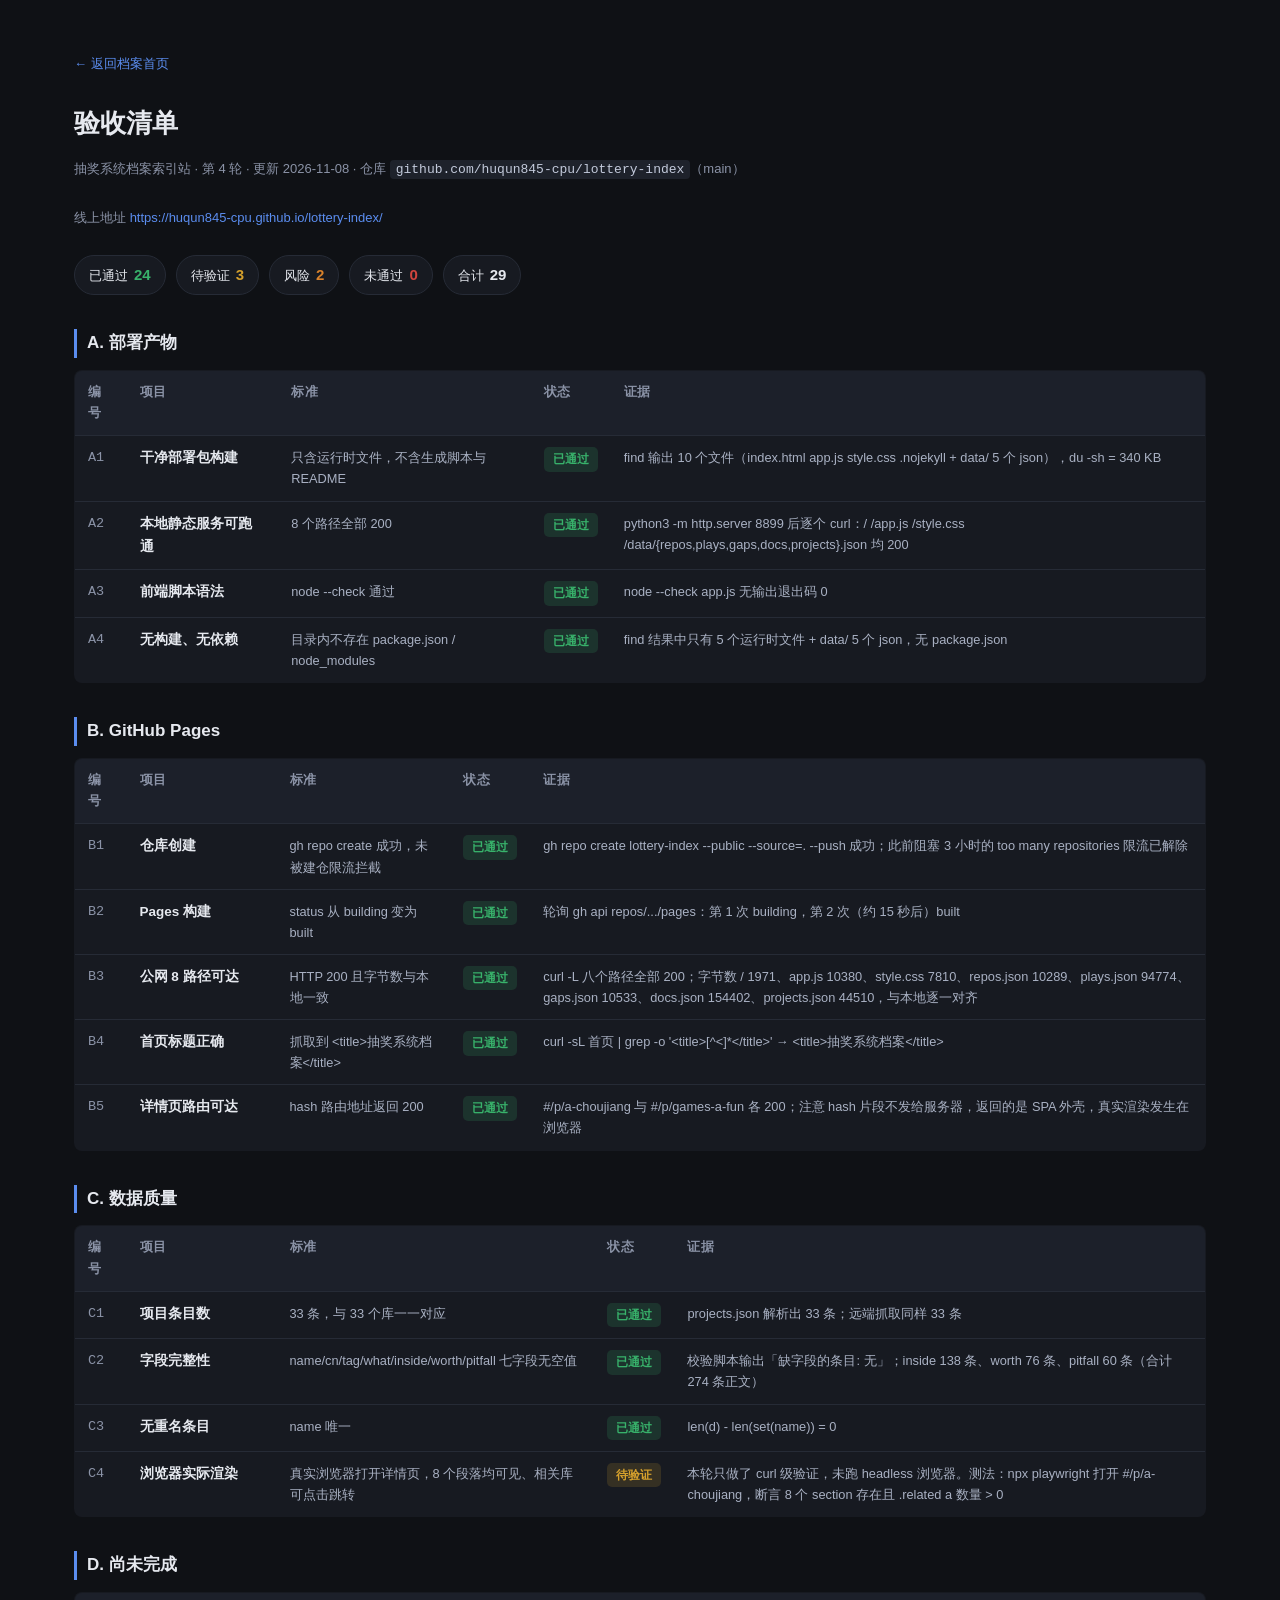
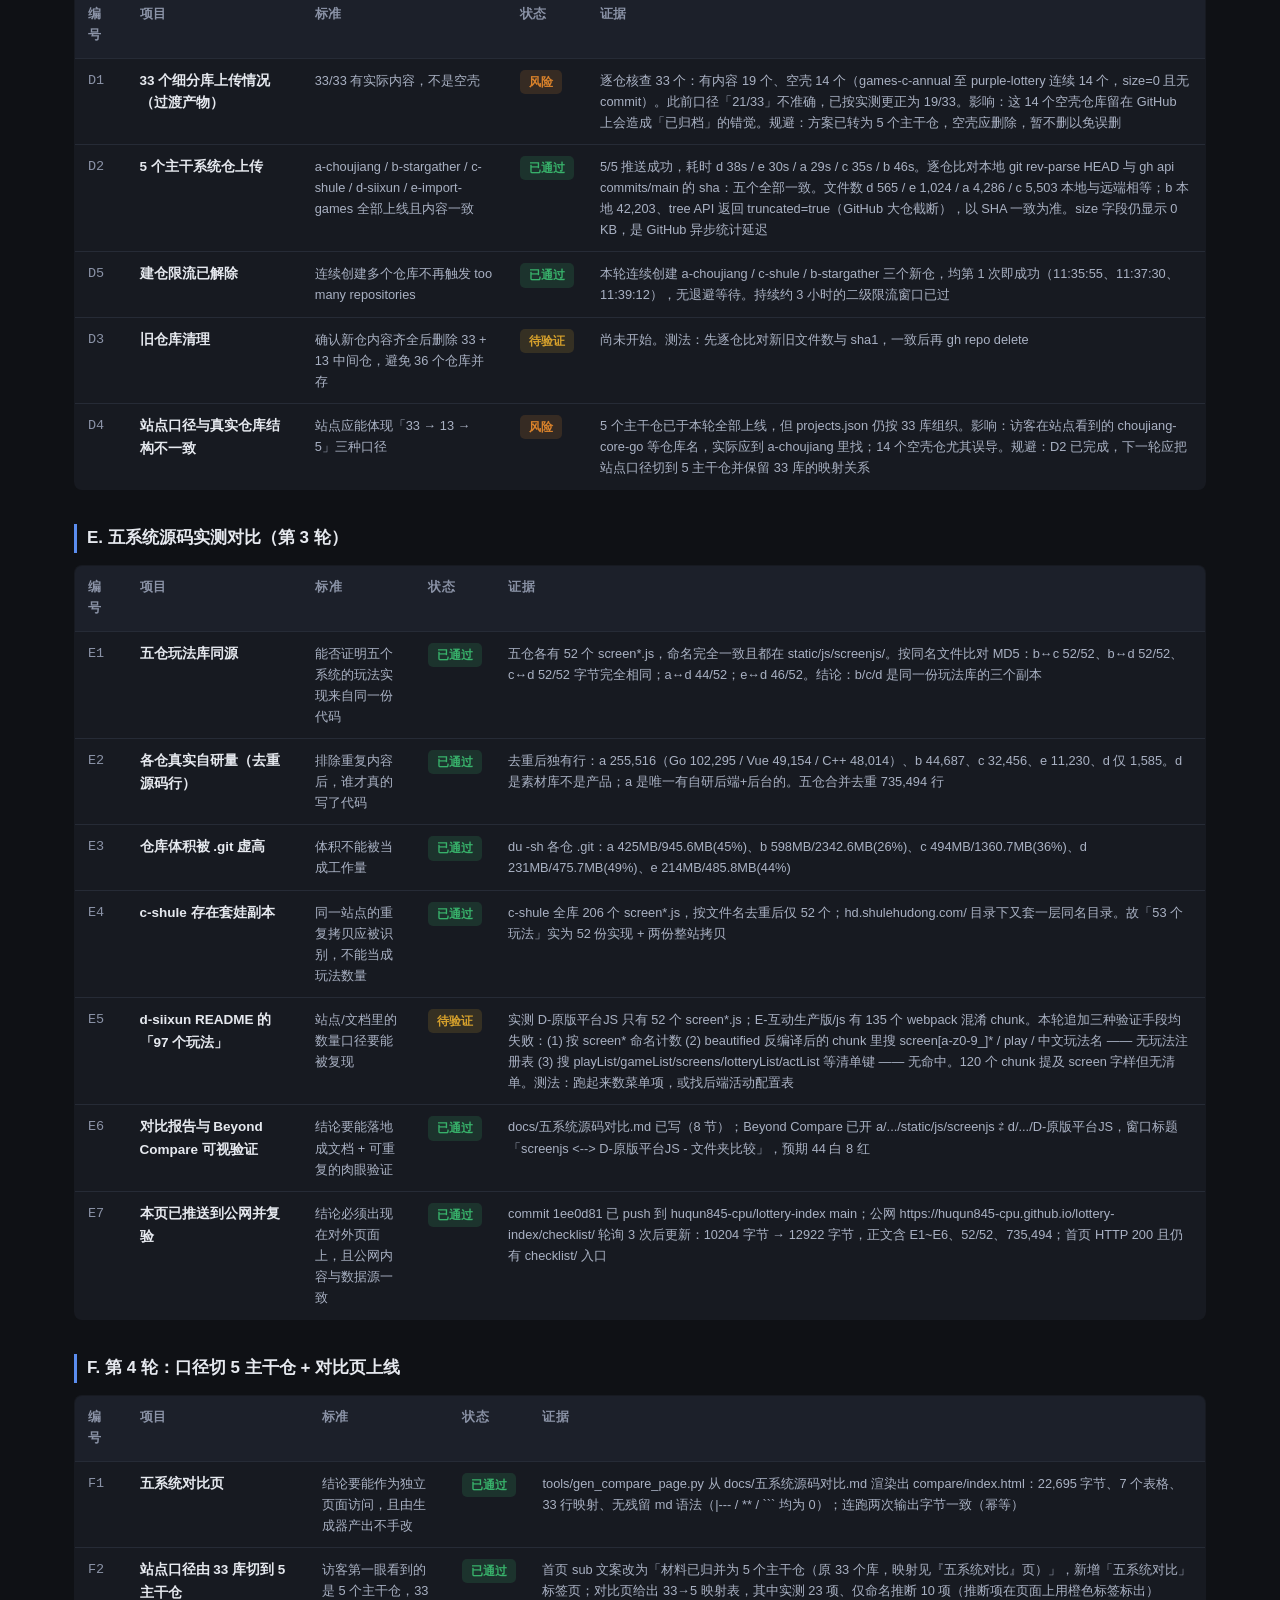
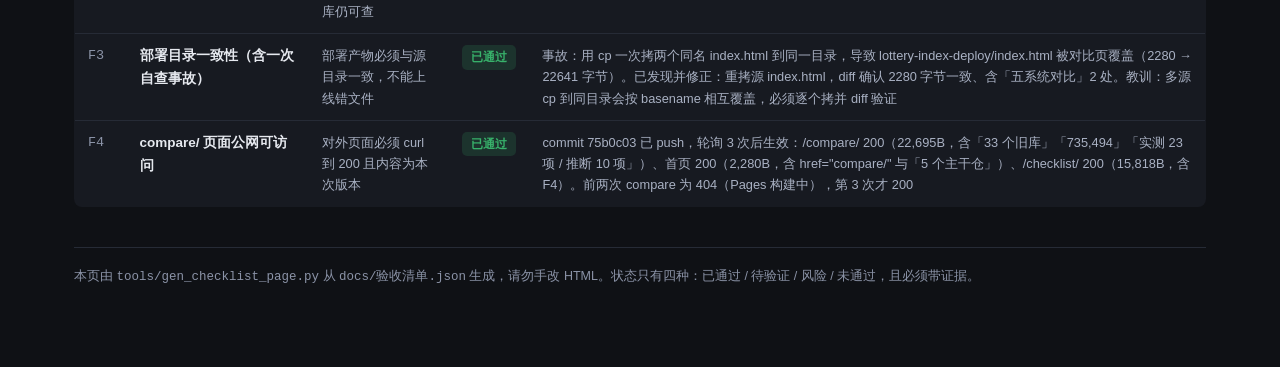
==== commit 7c3d4135: "验收清单：F4 公网验证转已通过（附轮询证据）" ====
--- a/checklist/index.html
+++ b/checklist/index.html
@@ -49,8 +49,8 @@
 <p class=sub>抽奖系统档案索引站 · 第 4 轮 · 更新 2026-11-08 · 仓库 <code>github.com/huqun845-cpu/lottery-index</code>（main）</p>
 <p class=sub>线上地址 <a href="https://huqun845-cpu.github.io/lottery-index/">https://huqun845-cpu.github.io/lottery-index/</a></p>
 <div class=bar>
-<div class="pill ok">已通过<b>23</b></div>
-<div class="pill todo">待验证<b>4</b></div>
+<div class="pill ok">已通过<b>24</b></div>
+<div class="pill todo">待验证<b>3</b></div>
 <div class="pill risk">风险<b>2</b></div>
 <div class="pill fail">未通过<b>0</b></div>
 <div class=pill>合计<b>29</b></div>
@@ -278,8 +278,8 @@
 <td class=id>F4</td>
 <td class=item>compare/ 页面公网可访问</td>
 <td class=ev>对外页面必须 curl 到 200 且内容为本次版本</td>
-<td><span class="tag todo">待验证</span></td>
-<td class=ev>本轮尚未推送；测法：push 后 curl https://huqun845-cpu.github.io/lottery-index/compare/ 期待 200 且正文含「33 个旧库」与「735,494」</td>
+<td><span class="tag ok">已通过</span></td>
+<td class=ev>commit 75b0c03 已 push，轮询 3 次后生效：/compare/ 200（22,695B，含「33 个旧库」「735,494」「实测 23 项 / 推断 10 项」）、首页 200（2,280B，含 href="compare/" 与「5 个主干仓」）、/checklist/ 200（15,818B，含 F4）。前两次 compare 为 404（Pages 构建中），第 3 次才 200</td>
 </tr>
 </table>
 <div class=foot>本页由 <code>tools/gen_checklist_page.py</code> 从 <code>docs/验收清单.json</code> 生成，请勿手改 HTML。状态只有四种：已通过 / 待验证 / 风险 / 未通过，且必须带证据。</div>
